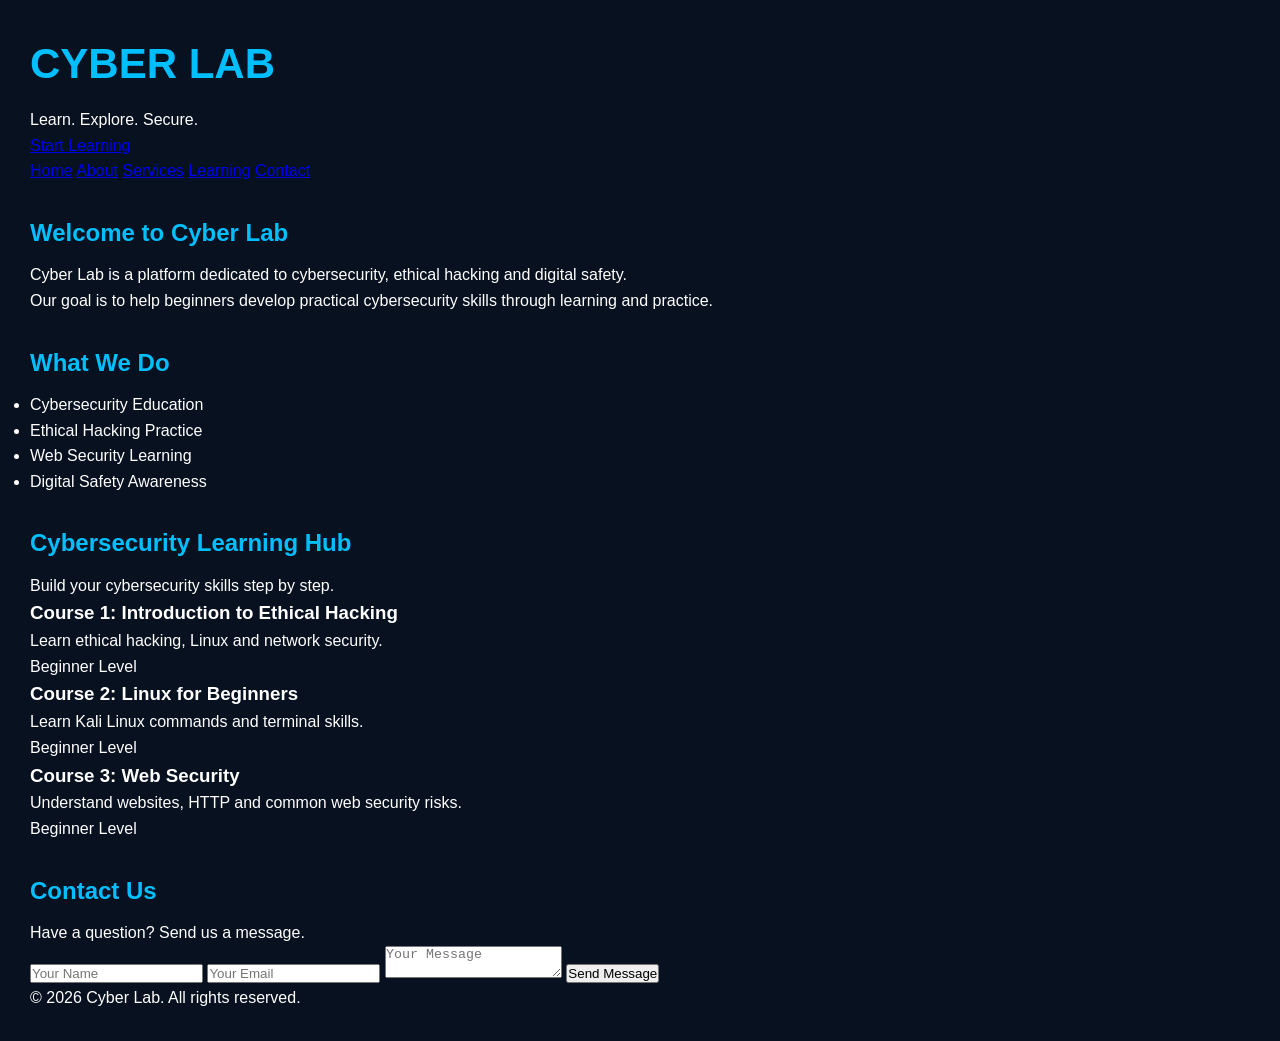
==== index.html @ 4ec3dee2 "Create Cyber Lab website" ====
<!DOCTYPE html>
<html lang="en">
<head>
    <meta charset="UTF-8">
    <meta name="viewport" content="width=device-width, initial-scale=1.0">
    <title>Cyber Lab | Learn Cybersecurity</title>
    <link rel="stylesheet" href="style.css">
</head>

<body>

<header id="home">
    <h1>CYBER LAB</h1>
    <p>Learn. Explore. Secure.</p>
    <a href="#learning" class="hero-button">Start Learning</a>
</header>

<nav>
    <a href="#home">Home</a>
    <a href="#about">About</a>
    <a href="#services">Services</a>
    <a href="#learning">Learning</a>
    <a href="#contact">Contact</a>
</nav>

<main>

    <section id="about">
        <h2>Welcome to Cyber Lab</h2>
        <p>
            Cyber Lab is a platform dedicated to cybersecurity,
            ethical hacking and digital safety.
        </p>
        <p>
            Our goal is to help beginners develop practical
            cybersecurity skills through learning and practice.
        </p>
    </section>

    <section id="services">
        <h2>What We Do</h2>
        <ul>
            <li>Cybersecurity Education</li>
            <li>Ethical Hacking Practice</li>
            <li>Web Security Learning</li>
            <li>Digital Safety Awareness</li>
        </ul>
    </section>

    <section id="learning">
        <h2>Cybersecurity Learning Hub</h2>
        <p>Build your cybersecurity skills step by step.</p>

        <div class="course">
            <h3>Course 1: Introduction to Ethical Hacking</h3>
            <p>Learn ethical hacking, Linux and network security.</p>
            <span>Beginner Level</span>
        </div>

        <div class="course">
            <h3>Course 2: Linux for Beginners</h3>
            <p>Learn Kali Linux commands and terminal skills.</p>
            <span>Beginner Level</span>
        </div>

        <div class="course">
            <h3>Course 3: Web Security</h3>
            <p>Understand websites, HTTP and common web security risks.</p>
            <span>Beginner Level</span>
        </div>
    </section>

    <section id="contact">
        <h2>Contact Us</h2>
        <p>Have a question? Send us a message.</p>

        <form action="https://api.web3forms.com/submit" method="POST">

            <input
                type="hidden"
                name="access_key"
                value="43fcc397-f2d7-4296-acf1-2bac40176ba5"
            >

            <input
                type="text"
                name="name"
                placeholder="Your Name"
                required
            >

            <input
                type="email"
                name="email"
                placeholder="Your Email"
                required
            >

            <textarea
                name="message"
                placeholder="Your Message"
                required
            ></textarea>

            <input
                type="hidden"
                name="subject"
                value="New message from Cyber Lab"
            >

            <button type="submit">Send Message</button>

        </form>
    </section>

</main>

<footer>
    <p>&copy; 2026 Cyber Lab. All rights reserved.</p>
</footer>

</body>
</html>
---- style.css ----
* {
    margin: 0;
    padding: 0;
    box-sizing: border-box;
}

body {
    font-family: Arial, sans-serif;
    background-color: #07111f;
    color: white;
    line-height: 1.6;
    padding: 30px;
}

h1 {
    color: #00bfff;
    font-size: 42px;
    margin-bottom: 10px;
}

h2 {
    color: #00bfff;
    margin-top: 30px;
    margin-bottom: 10px;
}
body {
@media (max-width: 600px) {
    body {
        padding: 12px;
    }

    h1 {
        font-size: 28px;
    }

    nav {
        gap: 10px;
        padding: 10px;
    }

    nav a {
        font-size: 13px;
    }

    section {
        width: 100%;
        padding: 15px;
        margin: 15px 0;
    }

    .course {
        width: 100%;
        padding: 12px;
        margin-top: 15px;
        overflow-wrap: break-word;
    }

    .course h3 {
        font-size: 17px;
    }

    input, textarea {
        width: 100%;
    }
}
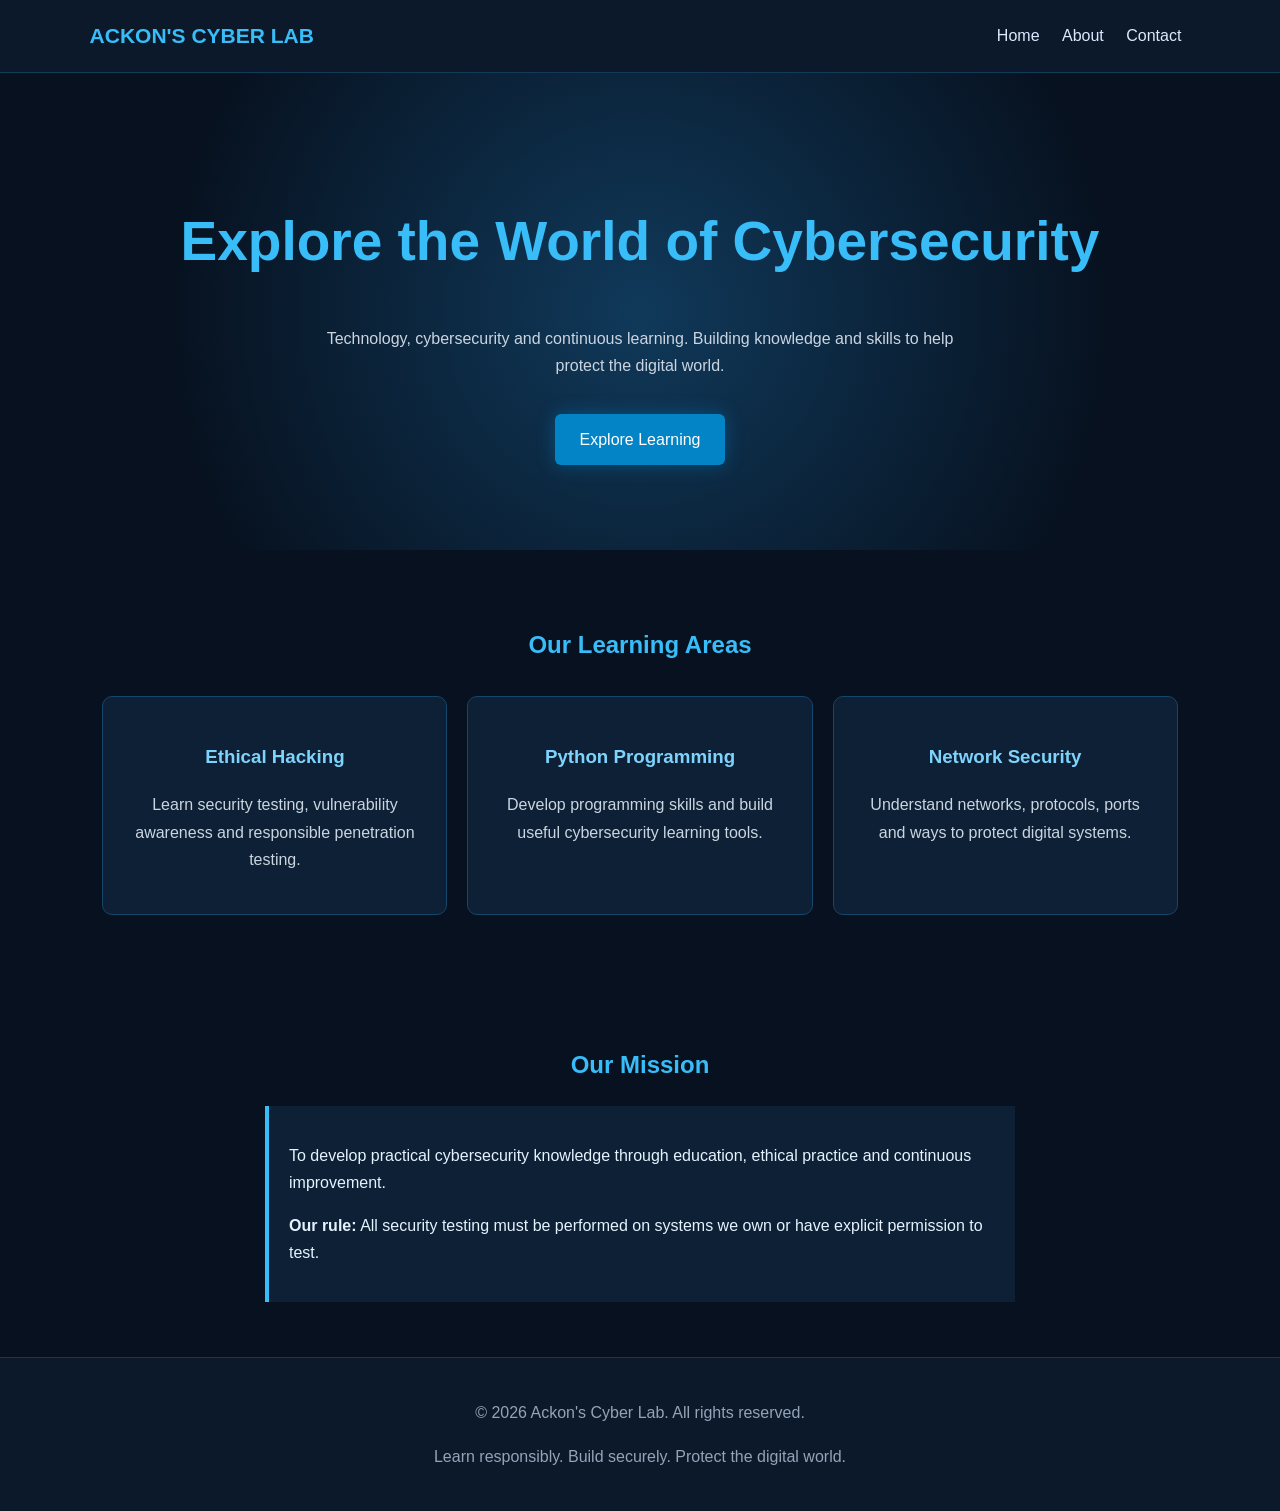
==== commit b0146048: "Create Ackon's Cyber Lab website" ====
--- a/index.html
+++ b/index.html
@@ -1,123 +1,104 @@
 <!DOCTYPE html>
 <html lang="en">
 <head>
-    <meta charset="UTF-8">
-    <meta name="viewport" content="width=device-width, initial-scale=1.0">
-    <title>Cyber Lab | Learn Cybersecurity</title>
-    <link rel="stylesheet" href="style.css">
+<meta charset="UTF-8">
+<meta name="viewport" content="width=device-width, initial-scale=1.0">
+<meta name="description" content="Ackon's Cyber Lab — Ethical hacking, programming and cybersecurity education.">
+<title>Ackon's Cyber Lab | Cybersecurity Education</title>
+<style>
+*{box-sizing:border-box}
+body{
+ margin:0;background:#07111f;color:#e5f3ff;
+ font-family:Arial,sans-serif;line-height:1.7
+}
+header{
+ background:#0b192b;padding:18px 7%;
+ display:flex;justify-content:space-between;
+ align-items:center;flex-wrap:wrap;
+ border-bottom:1px solid #123b58
+}
+.logo{color:#38bdf8;font-weight:bold;font-size:21px}
+nav a{color:#dbeafe;text-decoration:none;margin:0 9px}
+nav a:hover{color:#38bdf8}
+.hero{
+ text-align:center;padding:85px 20px;
+ background:radial-gradient(circle at center,#10395a,#07111f 70%);
+}
+.hero h1{font-size:clamp(32px,6vw,55px);color:#38bdf8}
+.hero p{max-width:650px;margin:15px auto;color:#cbd5e1}
+.button{
+ display:inline-block;margin-top:20px;padding:12px 25px;
+ background:#0284c7;color:white;text-decoration:none;
+ border-radius:6px;box-shadow:0 0 18px #0284c766
+}
+section{padding:55px 8%;text-align:center}
+h2{color:#38bdf8}
+.cards{
+ display:grid;grid-template-columns:repeat(auto-fit,minmax(220px,1fr));
+ gap:20px;margin-top:30px
+}
+.card{
+ background:#0d2035;padding:25px;border:1px solid #16466a;
+ border-radius:10px
+}
+.card h3{color:#7dd3fc}
+.card p{color:#cbd5e1}
+.notice{
+ max-width:750px;margin:auto;background:#0d2035;
+ border-left:4px solid #38bdf8;padding:20px;text-align:left
+}
+footer{
+ text-align:center;padding:25px;background:#0b192b;
+ color:#94a3b8;border-top:1px solid #123b58
+}
+</style>
 </head>
-
 <body>
-
-<header id="home">
-    <h1>CYBER LAB</h1>
-    <p>Learn. Explore. Secure.</p>
-    <a href="#learning" class="hero-button">Start Learning</a>
+<header>
+<div class="logo">ACKON'S CYBER LAB</div>
+<nav>
+<a href="index.html">Home</a>
+<a href="about.html">About</a>
+<a href="contact.html">Contact</a>
+</nav>
 </header>
 
-<nav>
-    <a href="#home">Home</a>
-    <a href="#about">About</a>
-    <a href="#services">Services</a>
-    <a href="#learning">Learning</a>
-    <a href="#contact">Contact</a>
-</nav>
+<div class="hero">
+<h1>Explore the World of Cybersecurity</h1>
+<p>Technology, cybersecurity and continuous learning.
+Building knowledge and skills to help protect the digital world.</p>
+<a class="button" href="#learning">Explore Learning</a>
+</div>
 
-<main>
+<section id="learning">
+<h2>Our Learning Areas</h2>
+<div class="cards">
+<div class="card">
+<h3>Ethical Hacking</h3>
+<p>Learn security testing, vulnerability awareness and responsible penetration testing.</p>
+</div>
+<div class="card">
+<h3>Python Programming</h3>
+<p>Develop programming skills and build useful cybersecurity learning tools.</p>
+</div>
+<div class="card">
+<h3>Network Security</h3>
+<p>Understand networks, protocols, ports and ways to protect digital systems.</p>
+</div>
+</div>
+</section>
 
-    <section id="about">
-        <h2>Welcome to Cyber Lab</h2>
-        <p>
-            Cyber Lab is a platform dedicated to cybersecurity,
-            ethical hacking and digital safety.
-        </p>
-        <p>
-            Our goal is to help beginners develop practical
-            cybersecurity skills through learning and practice.
-        </p>
-    </section>
-
-    <section id="services">
-        <h2>What We Do</h2>
-        <ul>
-            <li>Cybersecurity Education</li>
-            <li>Ethical Hacking Practice</li>
-            <li>Web Security Learning</li>
-            <li>Digital Safety Awareness</li>
-        </ul>
-    </section>
-
-    <section id="learning">
-        <h2>Cybersecurity Learning Hub</h2>
-        <p>Build your cybersecurity skills step by step.</p>
-
-        <div class="course">
-            <h3>Course 1: Introduction to Ethical Hacking</h3>
-            <p>Learn ethical hacking, Linux and network security.</p>
-            <span>Beginner Level</span>
-        </div>
-
-        <div class="course">
-            <h3>Course 2: Linux for Beginners</h3>
-            <p>Learn Kali Linux commands and terminal skills.</p>
-            <span>Beginner Level</span>
-        </div>
-
-        <div class="course">
-            <h3>Course 3: Web Security</h3>
-            <p>Understand websites, HTTP and common web security risks.</p>
-            <span>Beginner Level</span>
-        </div>
-    </section>
-
-    <section id="contact">
-        <h2>Contact Us</h2>
-        <p>Have a question? Send us a message.</p>
-
-        <form action="https://api.web3forms.com/submit" method="POST">
-
-            <input
-                type="hidden"
-                name="access_key"
-                value="43fcc397-f2d7-4296-acf1-2bac40176ba5"
-            >
-
-            <input
-                type="text"
-                name="name"
-                placeholder="Your Name"
-                required
-            >
-
-            <input
-                type="email"
-                name="email"
-                placeholder="Your Email"
-                required
-            >
-
-            <textarea
-                name="message"
-                placeholder="Your Message"
-                required
-            ></textarea>
-
-            <input
-                type="hidden"
-                name="subject"
-                value="New message from Cyber Lab"
-            >
-
-            <button type="submit">Send Message</button>
-
-        </form>
-    </section>
-
-</main>
+<section>
+<h2>Our Mission</h2>
+<div class="notice">
+<p>To develop practical cybersecurity knowledge through education, ethical practice and continuous improvement.</p>
+<p><strong>Our rule:</strong> All security testing must be performed on systems we own or have explicit permission to test.</p>
+</div>
+</section>
 
 <footer>
-    <p>&copy; 2026 Cyber Lab. All rights reserved.</p>
+<p>&copy; 2026 Ackon's Cyber Lab. All rights reserved.</p>
+<p>Learn responsibly. Build securely. Protect the digital world.</p>
 </footer>
-
 </body>
 </html>
